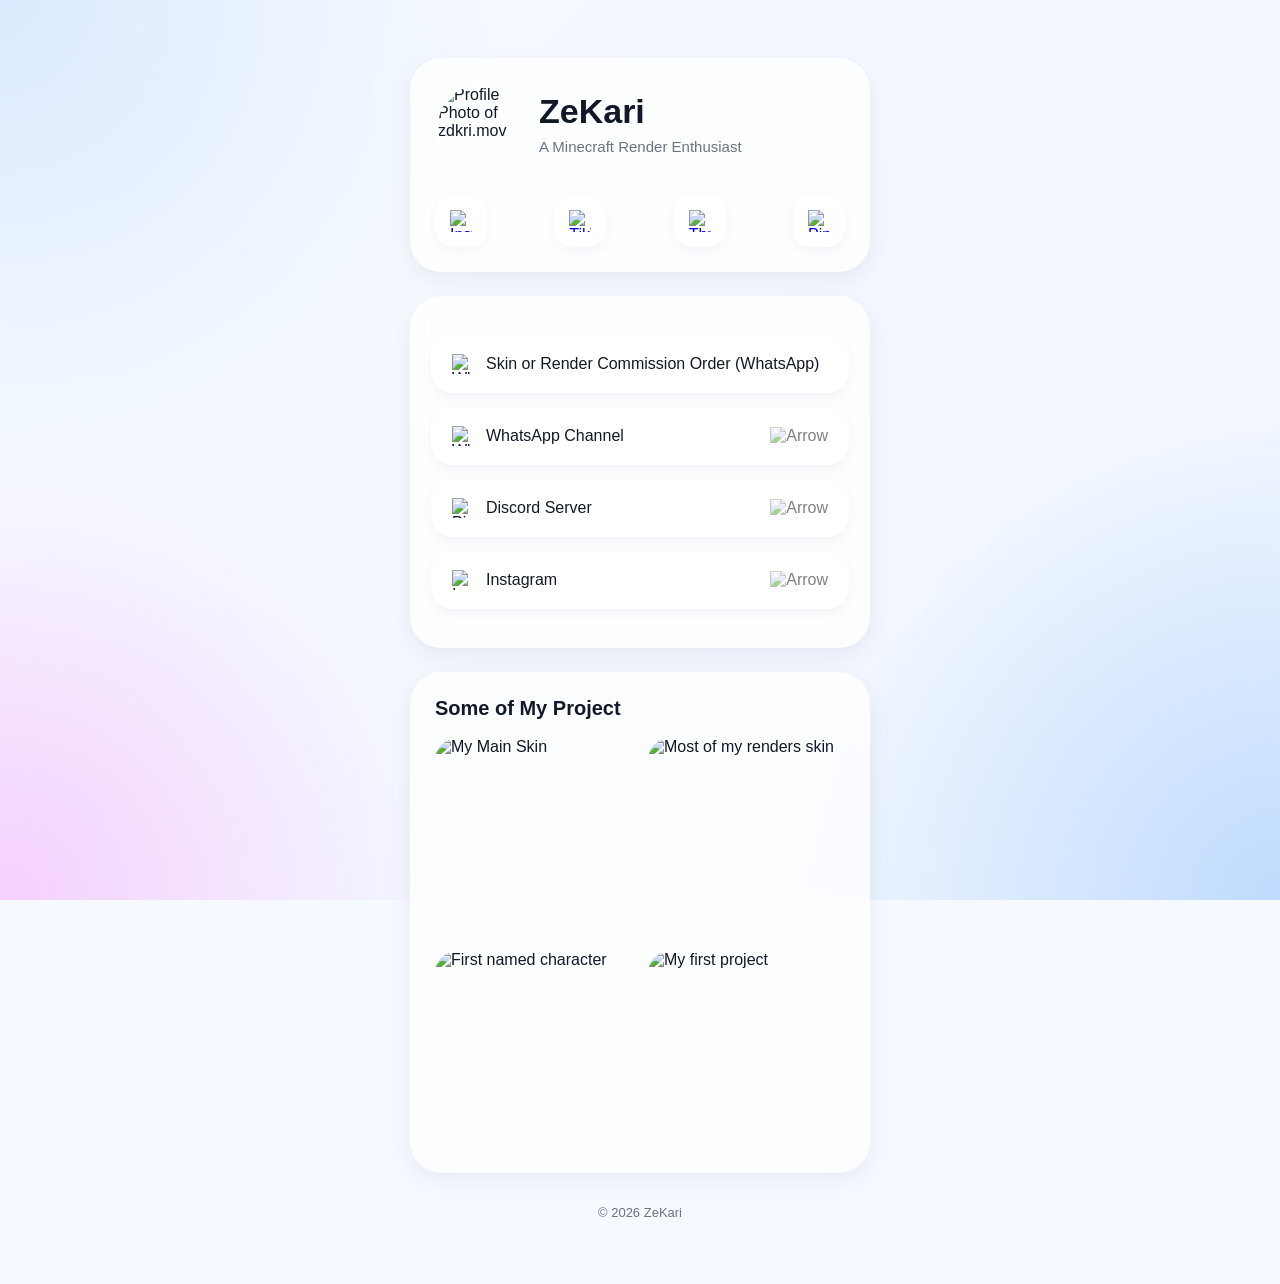
==== index.html @ c09195fd "Add files via upload" ====
<!DOCTYPE html>
<html lang="id">
<head>

<meta charset="UTF-8">
<meta name="viewport" content="width=device-width, initial-scale=1">

<title>zdkri.mov</title>

<meta name="description" content="zdkri.mov | Official link-in-bio">

<meta name="theme-color" content="#eef4ff">

<meta property="og:title" content="zdkri.mov">
<meta property="og:description" content="Link in bio and commission order here!">
<meta property="og:image" content="./assets/favicon.png">
<meta property="og:type" content="website">

<meta name="twitter:card" content="summary_large_image">

<link rel="canonical" href="https://anto.drafterfurniture.com/">

<link rel="icon" href="/assets/img/favicon.png">

<link
rel="preload"
href="/assets/font/PlusJakartaSans-Regular.woff2"
as="font"
type="font/woff2"
crossorigin>

<link
rel="preload"
href="style.css"
as="style"
onload="this.onload=null;this.rel='stylesheet'">

<noscript>
<link rel="stylesheet" href="style.css">
</noscript>

<script type="application/ld+json">
{
"@context":"https://schema.org",
"@type":"Person",
"name":"ZeD",
"url":"",
"worksFor":{
"@type":"Organization",
"name":"Render Enthusiast"
}
}
</script>

</head>

<body>

<div class="bg"></div>

<div class="container">

<!-- PROFILE -->

<div class="card reveal">

<div class="profile-row">

<img
src="/assets/img/zdkrimov.webp"

srcset="
/assets/img/zdkrimov.webp 96w,
 /assets/img/zdkrimov.webp 192w
"

sizes="86px"

width="86"
height="86"

class="avatar"

alt="Profile Photo of zdkri.mov"

fetchpriority="high"
decoding="async">

<div class="profile">

<h1>ZeKari</h1>

<p>
A Minecraft Render Enthusiast
</p>

</div>

</div>

<!-- SOCIAL -->

<div class="social">

<a
href="https://instagram.com/zdkri.mov"
target="_blank"
rel="noopener"
aria-label="Instagram">

<img
src="/assets/icons/instagram.svg"
width="22"
height="22"
alt="Instagram">

</a>

<a
href="https://tiktok.com/@zeddozedz"
target="_blank"
rel="noopener"
aria-label="TikTok">

<img
src="/assets/icons/tiktok.svg"
width="22"
height="22"
alt="TikTok">

</a>

<a
href="https://www.threads.com/@zdkri.mov"
target="_blank"
rel="noopener"
aria-label="Threads">

<img
src="/assets/icons/threads.svg"
width="22"
height="22"
alt="Threads">

</a>

<a
href="https://id.pinterest.com/zedkuntul"
target="_blank"
rel="noopener"
aria-label="Pinterest">

<img
src="/assets/icons/pinterest.svg"
width="22"
height="22"
alt="Pinterest">

</a>

</div>

</div>

<!-- LINKS -->

<div class="card links reveal">

<a
class="btn"
href="https://wa.me/6282219877135"
target="_blank"
rel="noopener">

<div class="btn-left">

<img
src="/assets/icons/whatsapp.svg"
width="20"
height="20"
alt="WhatsApp">

<span>Skin or Render Commission Order (WhatsApp)</span>

</div>

<a
class="btn"
href="https://whatsapp.com/channel/0029VbCpu20FCCoVE4zeD23K"
target="_blank"
rel="noopener">

<div class="btn-left">

<img
src="/assets/icons/whatsapp.svg"
width="20"
height="20"
alt="WhatsApp">

<span>WhatsApp Channel</span>

</div>

<div class="btn-right">

<img
src="/assets/icons/arrow-right.svg"
width="18"
height="18"
alt="Arrow">

</div>

</a>

<a
class="btn"
href="https://discord.gg/HuFbQhXV8E"
target="_blank"
rel="noopener">

<div class="btn-left">

<img
src="/assets/icons/discord.svg"
width="20"
height="20"
alt="PixelPax SMP Discord Server">

<span>Discord Server</span>

</div>

<div class="btn-right">

<img
src="/assets/icons/arrow-right.svg"
width="18"
height="18"
alt="Arrow">

</div>

</a>

<a
class="btn"
href="https://instagram.com/zdkri.mov"
target="_blank"
rel="noopener">

<div class="btn-left">

<img
src="/assets/icons/instagram.svg"
width="20"
height="20"
alt="Instagram">

<span>Instagram</span>

</div>

<div class="btn-right">

<img
src="/assets/icons/arrow-right.svg"
width="18"
height="18"
alt="Arrow">

</div>

</a>

</div>

<!-- GALLERY -->

<div class="card gallery reveal">

<h2>Some of My Project</h2>

<div class="grid">

<div class="item">

<img
src="https://media.discordapp.net/attachments/1306886255916748882/1519868321879818290/Komis_Skin_567430D.png?ex=6a3f1f2d&is=6a3dcdad&hm=165f4a74ef78c4386b2625384b81e78925a06acacbd4d36725652018e0976297&=&format=webp&quality=lossless&width=555&height=694"

sizes="(max-width:480px) 45vw, 220px"

width="320"
height="320"

alt="My Main Skin"

loading="eager"
fetchpriority="high"
decoding="async">

</div>

<div class="item">

<img
src="https://media.discordapp.net/attachments/1306886255916748882/1492864136852410499/tiduran.png?ex=6a3f1952&is=6a3dc7d2&hm=b562caa55c63ac5959c123ec5c7f417723b5af72604e23cabc204551c16570cf&=&format=webp&quality=lossless&width=1049&height=590"

sizes="(max-width:480px) 45vw, 220px"

width="320"
height="320"

alt="Most of my renders skin"

loading="lazy"
decoding="async">

</div>

<div class="item">

<img
src="https://media.discordapp.net/attachments/1306886255916748882/1519873772692308181/ARIAYUKI.png?ex=6a3f2441&is=6a3dd2c1&hm=73776be3b03eac16357a370a833e1283093606dd73d1316e247e71100b81b4d6&=&format=webp&quality=lossless&width=472&height=590"

sizes="(max-width:480px) 45vw, 220px"

width="320"
height="320"

alt="First named character"

loading="lazy"
decoding="async">

</div>

<div class="item">

<img
src="https://media.discordapp.net/attachments/1306886255916748882/1519874330501316759/N_VS_A.png?ex=6a3f24c6&is=6a3dd346&hm=e456543f5fbc020d804fcaf35efaf255f3b4f6747203ec79335c923e16b225a6&=&format=webp&quality=lossless&width=1049&height=590"

sizes="(max-width:480px) 45vw, 220px"

width="320"
height="320"

alt="My first project"

loading="lazy"
decoding="async">

</div>

</div>

</div>

<div class="footer">
© 2026 ZeKari
</div>

</div>

<script>

const reveal=document.querySelectorAll('.reveal');

const observer=new IntersectionObserver(entries=>{

entries.forEach(entry=>{

if(entry.isIntersecting){
entry.target.classList.add('show');
}

});

},{threshold:.1});

reveal.forEach(el=>observer.observe(el));

</script>

</body>
</html>
---- style.css ----
@font-face {
  font-family: 'Jakarta';
  src: url('assets/font/PlusJakartaSans-Regular.woff2') format('woff2');
  font-display: swap;
}

*{
  margin:0;
  padding:0;
  box-sizing:border-box;
  font-family:'Jakarta',sans-serif;
  will-change:auto !important;
}

html{
  scroll-behavior:smooth;
}

body{
  min-height:100vh;
  display:flex;
  justify-content:center;
  padding:40px 20px;
  overflow-x:hidden;
  background:#f6f9ff;
  position:relative;
  -webkit-tap-highlight-color:transparent;
  color:#111827;
}

/* =========================
   LIGHT BACKGROUND
========================= */

.bg{
  position:fixed;
  inset:0;
  z-index:-1;

  background:
    radial-gradient(circle at top left,#dbeafe 0%,transparent 32%),
    radial-gradient(circle at bottom right,#bfdbfe 0%,transparent 30%),
    radial-gradient(circle at bottom left,#f5d0fe 0%,transparent 28%),
    linear-gradient(135deg,#f8fbff,#eef4ff);
}

/* =========================
   CONTAINER
========================= */

.container{
  width:100%;
  max-width:460px;
  position:relative;
  z-index:2;
}

/* =========================
   CARD
========================= */

.card{
  background:rgba(255,255,255,.72);
  border:1px solid rgba(255,255,255,.7);

  border-radius:32px;

  padding:24px;
  margin-bottom:24px;

  backdrop-filter:blur(8px);
  -webkit-backdrop-filter:blur(8px);

  box-shadow:
    0 8px 24px rgba(15,23,42,.06);

  transform:translateY(24px);
  opacity:0;

  transition:
    transform .6s ease,
    opacity .6s ease;
}

.card.show{
  transform:translateY(0);
  opacity:1;
}

/* =========================
   PROFILE
========================= */

.profile-row{
  display:flex;
  align-items:center;
  gap:18px;
}

.avatar{
  width:86px;
  height:86px;

  border-radius:50%;
  object-fit:cover;
  flex-shrink:0;

  border:3px solid rgba(255,255,255,.8);
}

.profile h1{
  font-size:34px;
  line-height:1;
  margin-bottom:8px;
  color:#111827;
}

.profile p{
  font-size:15px;
  color:#6b7280;
  line-height:1.5;
}

/* =========================
   SOCIAL
========================= */

.social{
  display:flex;
  justify-content:space-between;
  gap:12px;

  margin-top:26px;
}

.social a{
  width:52px;
  height:52px;

  display:flex;
  align-items:center;
  justify-content:center;

  border-radius:18px;

  background:rgba(255,255,255,.92);

  border:1px solid rgba(255,255,255,.85);

  text-decoration:none;

  transition:.2s ease;

  box-shadow:
    0 4px 12px rgba(15,23,42,.04);
}

.social a:hover{
  transform:translateY(-2px);
}

.social img{
  width:22px;
  height:22px;
  display:block;
}

/* =========================
   LINKS
========================= */

.links{
  padding:24px 20px;
}

.btn{
  display:flex;
  align-items:center;
  justify-content:space-between;

  padding:18px 20px;

  margin:14px 0;

  border-radius:22px;

  background:rgba(255,255,255,.92);

  border:1px solid rgba(255,255,255,.85);

  text-decoration:none;
  color:#111827;

  box-shadow:
    0 4px 12px rgba(15,23,42,.04);

  transition:.2s ease;
}

.btn:hover{
  transform:translateX(3px);
}

.btn-left{
  display:flex;
  align-items:center;
  gap:14px;

  font-size:16px;
  font-weight:500;
}

.btn-left img{
  width:20px;
  height:20px;
}

.btn-right{
  opacity:.55;
}

.btn-right img{
  width:18px;
  height:18px;
}

/* =========================
   GALLERY
========================= */

.gallery h2{
  font-size:20px;
  color:#111827;
  margin-bottom:18px;
}

.grid{
  display:grid;
  grid-template-columns:repeat(2,1fr);
  gap:16px;
}

.item{
  position:relative;
  aspect-ratio:1/1;
}

.item img{
  width:100%;
  height:100%;

  object-fit:cover;

  border-radius:22px;

  display:block;
}

.item a{
  position:absolute;
  right:10px;
  bottom:10px;

  width:38px;
  height:38px;

  display:flex;
  align-items:center;
  justify-content:center;

  border-radius:14px;

  background:rgba(255,255,255,.92);

  text-decoration:none;

  box-shadow:
    0 4px 12px rgba(15,23,42,.08);
}

.item a img{
  width:18px;
  height:18px;
}

/* =========================
   FOOTER
========================= */

.footer{
  text-align:center;
  color:#6b7280;
  font-size:13px;
  padding:8px 0 24px;
}

/* =========================
   MOBILE
========================= */

@media(max-width:480px){

body{
padding:24px 14px;
}

.card{
padding:20px;
border-radius:28px;
}

.profile h1{
font-size:30px;
}

.social{
gap:10px;
}

.social a{
width:48px;
height:48px;
}

}

/* =========================
   DESKTOP
========================= */

@media(min-width:1024px){

.container{
margin-top:18px;
}

}
---- style.css ----
@font-face {
  font-family: 'Jakarta';
  src: url('assets/font/PlusJakartaSans-Regular.woff2') format('woff2');
  font-display: swap;
}

*{
  margin:0;
  padding:0;
  box-sizing:border-box;
  font-family:'Jakarta',sans-serif;
  will-change:auto !important;
}

html{
  scroll-behavior:smooth;
}

body{
  min-height:100vh;
  display:flex;
  justify-content:center;
  padding:40px 20px;
  overflow-x:hidden;
  background:#f6f9ff;
  position:relative;
  -webkit-tap-highlight-color:transparent;
  color:#111827;
}

/* =========================
   LIGHT BACKGROUND
========================= */

.bg{
  position:fixed;
  inset:0;
  z-index:-1;

  background:
    radial-gradient(circle at top left,#dbeafe 0%,transparent 32%),
    radial-gradient(circle at bottom right,#bfdbfe 0%,transparent 30%),
    radial-gradient(circle at bottom left,#f5d0fe 0%,transparent 28%),
    linear-gradient(135deg,#f8fbff,#eef4ff);
}

/* =========================
   CONTAINER
========================= */

.container{
  width:100%;
  max-width:460px;
  position:relative;
  z-index:2;
}

/* =========================
   CARD
========================= */

.card{
  background:rgba(255,255,255,.72);
  border:1px solid rgba(255,255,255,.7);

  border-radius:32px;

  padding:24px;
  margin-bottom:24px;

  backdrop-filter:blur(8px);
  -webkit-backdrop-filter:blur(8px);

  box-shadow:
    0 8px 24px rgba(15,23,42,.06);

  transform:translateY(24px);
  opacity:0;

  transition:
    transform .6s ease,
    opacity .6s ease;
}

.card.show{
  transform:translateY(0);
  opacity:1;
}

/* =========================
   PROFILE
========================= */

.profile-row{
  display:flex;
  align-items:center;
  gap:18px;
}

.avatar{
  width:86px;
  height:86px;

  border-radius:50%;
  object-fit:cover;
  flex-shrink:0;

  border:3px solid rgba(255,255,255,.8);
}

.profile h1{
  font-size:34px;
  line-height:1;
  margin-bottom:8px;
  color:#111827;
}

.profile p{
  font-size:15px;
  color:#6b7280;
  line-height:1.5;
}

/* =========================
   SOCIAL
========================= */

.social{
  display:flex;
  justify-content:space-between;
  gap:12px;

  margin-top:26px;
}

.social a{
  width:52px;
  height:52px;

  display:flex;
  align-items:center;
  justify-content:center;

  border-radius:18px;

  background:rgba(255,255,255,.92);

  border:1px solid rgba(255,255,255,.85);

  text-decoration:none;

  transition:.2s ease;

  box-shadow:
    0 4px 12px rgba(15,23,42,.04);
}

.social a:hover{
  transform:translateY(-2px);
}

.social img{
  width:22px;
  height:22px;
  display:block;
}

/* =========================
   LINKS
========================= */

.links{
  padding:24px 20px;
}

.btn{
  display:flex;
  align-items:center;
  justify-content:space-between;

  padding:18px 20px;

  margin:14px 0;

  border-radius:22px;

  background:rgba(255,255,255,.92);

  border:1px solid rgba(255,255,255,.85);

  text-decoration:none;
  color:#111827;

  box-shadow:
    0 4px 12px rgba(15,23,42,.04);

  transition:.2s ease;
}

.btn:hover{
  transform:translateX(3px);
}

.btn-left{
  display:flex;
  align-items:center;
  gap:14px;

  font-size:16px;
  font-weight:500;
}

.btn-left img{
  width:20px;
  height:20px;
}

.btn-right{
  opacity:.55;
}

.btn-right img{
  width:18px;
  height:18px;
}

/* =========================
   GALLERY
========================= */

.gallery h2{
  font-size:20px;
  color:#111827;
  margin-bottom:18px;
}

.grid{
  display:grid;
  grid-template-columns:repeat(2,1fr);
  gap:16px;
}

.item{
  position:relative;
  aspect-ratio:1/1;
}

.item img{
  width:100%;
  height:100%;

  object-fit:cover;

  border-radius:22px;

  display:block;
}

.item a{
  position:absolute;
  right:10px;
  bottom:10px;

  width:38px;
  height:38px;

  display:flex;
  align-items:center;
  justify-content:center;

  border-radius:14px;

  background:rgba(255,255,255,.92);

  text-decoration:none;

  box-shadow:
    0 4px 12px rgba(15,23,42,.08);
}

.item a img{
  width:18px;
  height:18px;
}

/* =========================
   FOOTER
========================= */

.footer{
  text-align:center;
  color:#6b7280;
  font-size:13px;
  padding:8px 0 24px;
}

/* =========================
   MOBILE
========================= */

@media(max-width:480px){

body{
padding:24px 14px;
}

.card{
padding:20px;
border-radius:28px;
}

.profile h1{
font-size:30px;
}

.social{
gap:10px;
}

.social a{
width:48px;
height:48px;
}

}

/* =========================
   DESKTOP
========================= */

@media(min-width:1024px){

.container{
margin-top:18px;
}

}
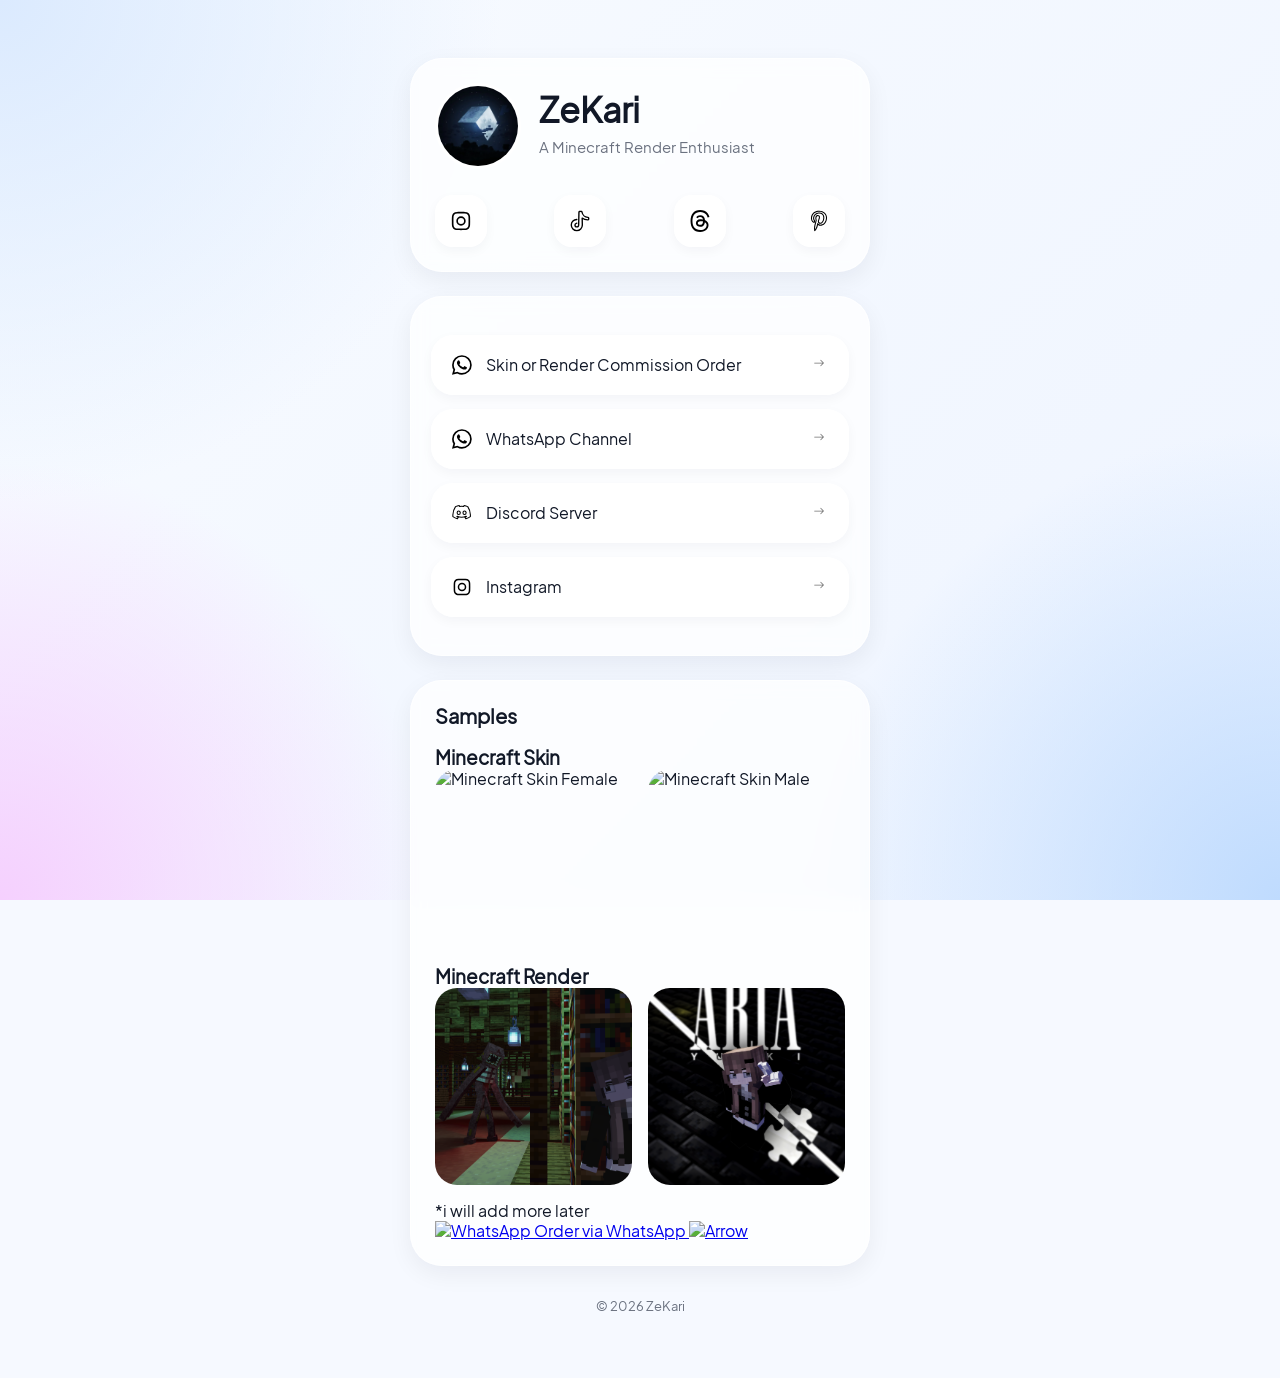
==== commit bba5a136: "Update index.html" ====
--- a/index.html
+++ b/index.html
@@ -180,7 +180,17 @@
 height="20"
 alt="WhatsApp">
 
-<span>Skin or Render Commission Order (WhatsApp)</span>
+<span>Skin or Render Commission Order</span>
+
+</div>
+
+<div class="btn-right">
+
+<img
+src="/assets/icons/arrow-right.svg"
+width="18"
+height="18"
+alt="Arrow">
 
 </div>
 
@@ -280,80 +290,58 @@
 
 <div class="card gallery reveal">
 
-<h2>Some of My Project</h2>
-
-<div class="grid">
-
-<div class="item">
-
-<img
-src="https://media.discordapp.net/attachments/1306886255916748882/1519868321879818290/Komis_Skin_567430D.png?ex=6a3f1f2d&is=6a3dcdad&hm=165f4a74ef78c4386b2625384b81e78925a06acacbd4d36725652018e0976297&=&format=webp&quality=lossless&width=555&height=694"
-
-sizes="(max-width:480px) 45vw, 220px"
-
-width="320"
-height="320"
-
-alt="My Main Skin"
-
-loading="eager"
-fetchpriority="high"
-decoding="async">
-
-</div>
-
-<div class="item">
-
-<img
-src="https://media.discordapp.net/attachments/1306886255916748882/1492864136852410499/tiduran.png?ex=6a3f1952&is=6a3dc7d2&hm=b562caa55c63ac5959c123ec5c7f417723b5af72604e23cabc204551c16570cf&=&format=webp&quality=lossless&width=1049&height=590"
-
-sizes="(max-width:480px) 45vw, 220px"
-
-width="320"
-height="320"
-
-alt="Most of my renders skin"
-
-loading="lazy"
-decoding="async">
-
-</div>
-
-<div class="item">
-
-<img
-src="https://media.discordapp.net/attachments/1306886255916748882/1519873772692308181/ARIAYUKI.png?ex=6a3f2441&is=6a3dd2c1&hm=73776be3b03eac16357a370a833e1283093606dd73d1316e247e71100b81b4d6&=&format=webp&quality=lossless&width=472&height=590"
-
-sizes="(max-width:480px) 45vw, 220px"
-
-width="320"
-height="320"
-
-alt="First named character"
-
-loading="lazy"
-decoding="async">
-
-</div>
-
-<div class="item">
-
-<img
-src="https://media.discordapp.net/attachments/1306886255916748882/1519874330501316759/N_VS_A.png?ex=6a3f24c6&is=6a3dd346&hm=e456543f5fbc020d804fcaf35efaf255f3b4f6747203ec79335c923e16b225a6&=&format=webp&quality=lossless&width=1049&height=590"
-
-sizes="(max-width:480px) 45vw, 220px"
-
-width="320"
-height="320"
-
-alt="My first project"
-
-loading="lazy"
-decoding="async">
-
-</div>
-
-</div>
+    <h2>Samples</h2>
+
+    <h3 class="gallery-title">Minecraft Skin</h3>
+
+    <div class="grid">
+
+        <div class="item">
+            <img src="images/Minecraft_Skin_Female.png" alt="Minecraft Skin Female">
+        </div>
+
+        <div class="item">
+            <img src="images/Minecraft_Skin_Male.png" alt="Minecraft Skin Male">
+        </div>
+
+    </div>
+
+    <h3 class="gallery-title">Minecraft Render</h3>
+
+    <div class="grid">
+
+        <div class="item">
+            <img src="images/Library_Yuki.png" alt="Library Render">
+        </div>
+
+        <div class="item">
+            <img src="images/Aria_Yuki.png" alt="Aria Yuki">
+        </div>
+
+        <p class="p">*i will add more later</p>
+
+    </div>
+    <a
+class="order-btn"
+href="https://wa.me/6282219877135"
+target="_blank"
+rel="noopener">
+
+    <img
+    src="/assets/icons/whatsapp-colorful.svg"
+    width="18"
+    height="18"
+    alt="WhatsApp">
+
+    <span>Order via WhatsApp</span>
+
+    <img
+    src="/assets/icons/arrow-up-right.svg"
+    width="16"
+    height="16"
+    alt="Arrow">
+
+</a>
 
 </div>
 
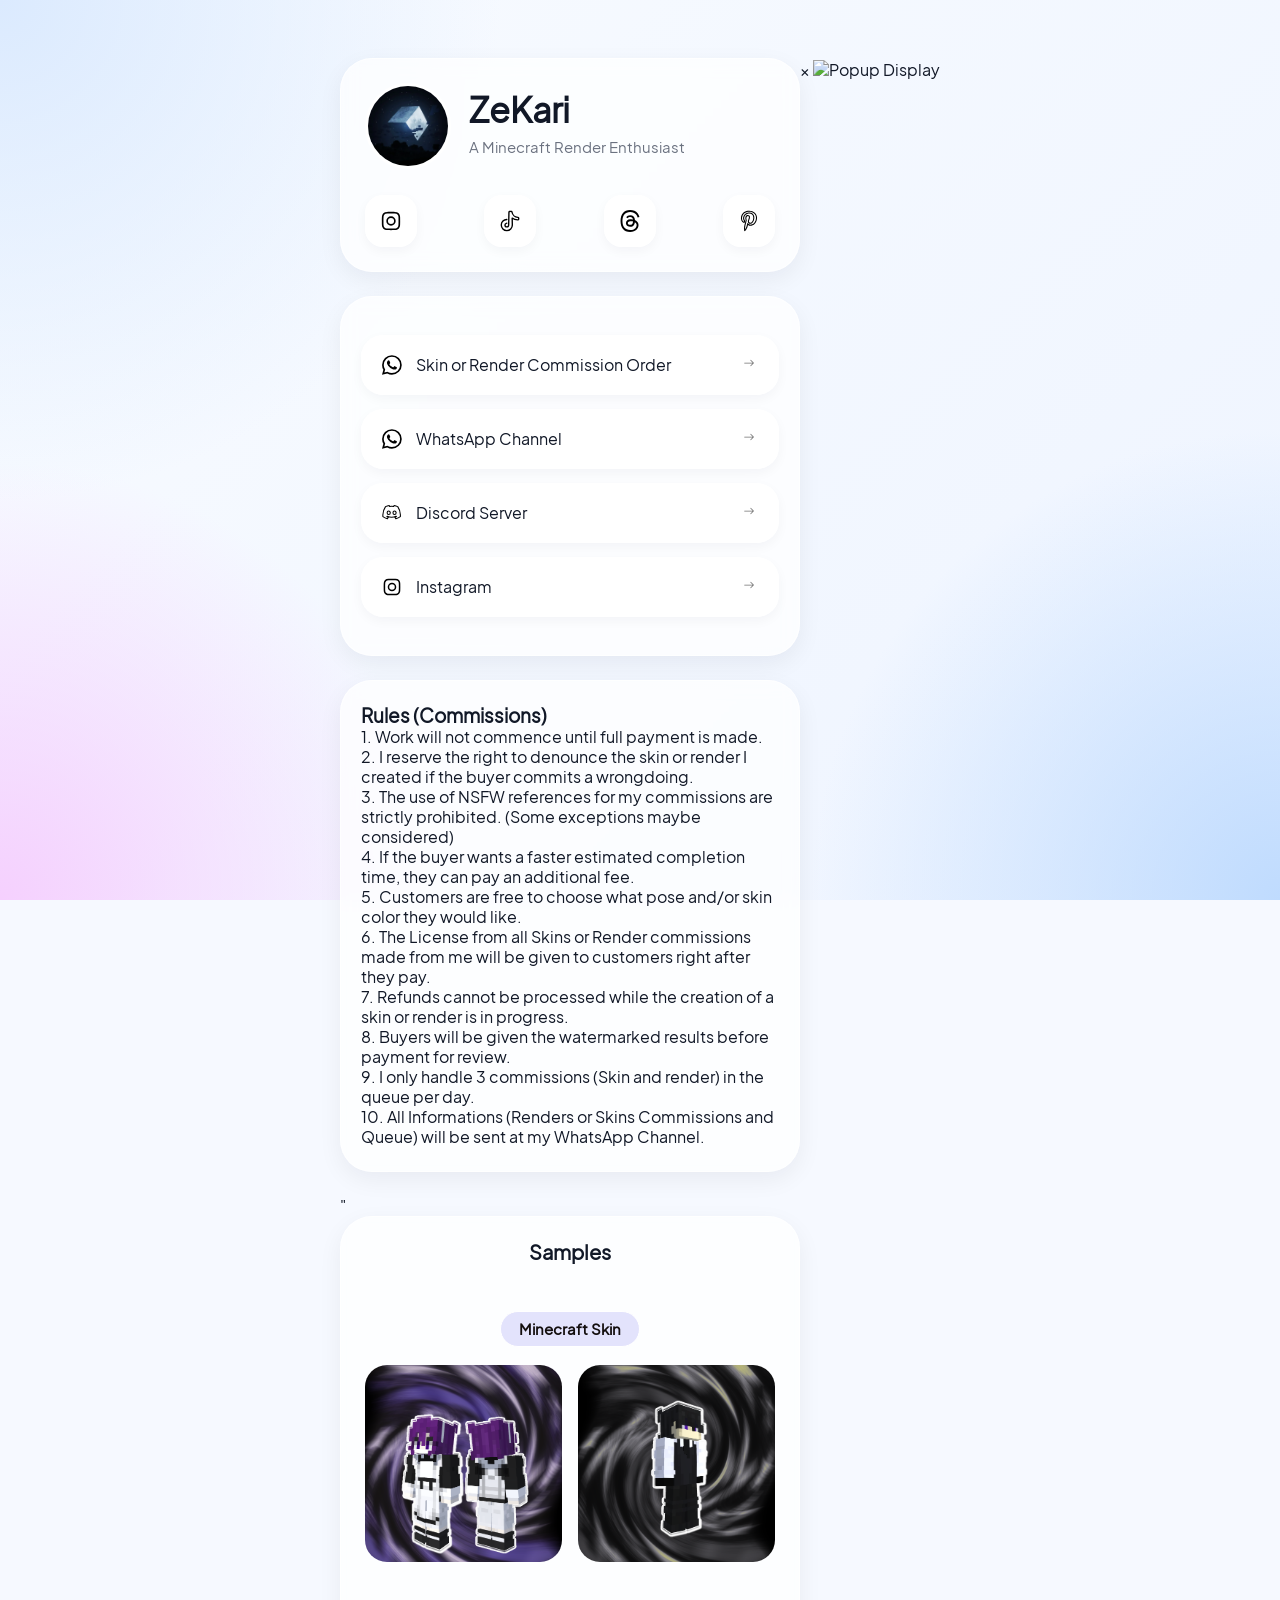
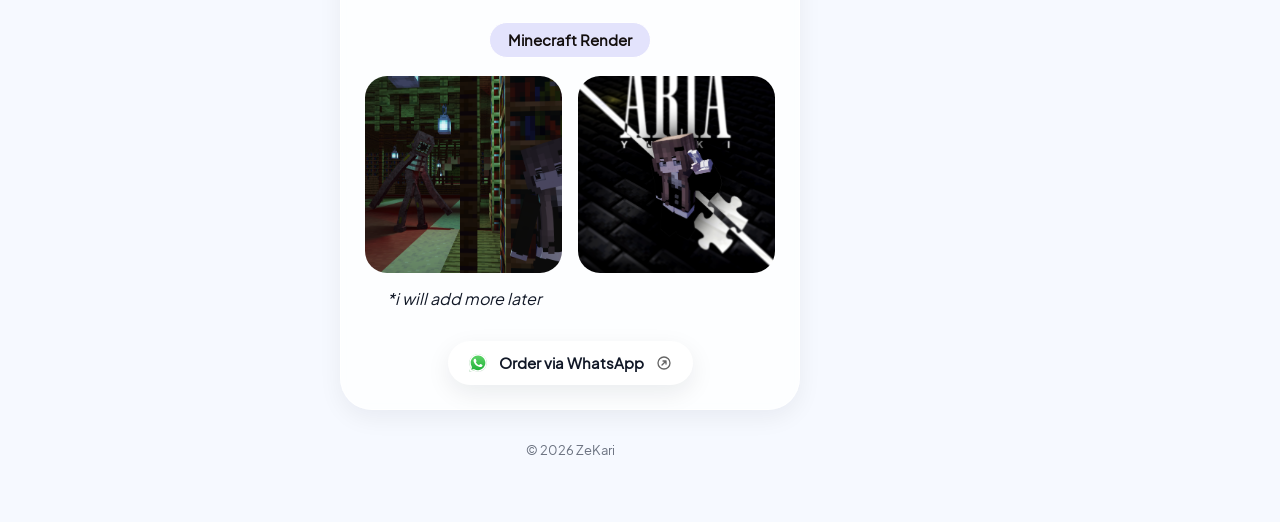
==== commit e25d2a67: "Update index.html" ====
--- a/index.html
+++ b/index.html
@@ -193,6 +193,7 @@
 alt="Arrow">
 
 </div>
+</a>
 
 <a
 class="btn"
@@ -286,6 +287,21 @@
 
 </div>
 
+<!-- RULES -->
+<div class="card links reveal">
+    <h3>Rules (Commissions)</h3>
+    <p>1. Work will not commence until full payment is made.</p>
+    <p>2. I reserve the right to denounce the skin or render I created if the buyer commits a wrongdoing.</p>
+    <p>3. The use of NSFW references for my commissions are strictly prohibited. (Some exceptions maybe considered)</p>
+    <p>4. If the buyer wants a faster estimated completion time, they can pay an additional fee.</p>
+    <p>5. Customers are free to choose what pose and/or skin color they would like.</p>
+    <p>6. The License from all Skins or Render commissions made from me will be given to customers right after they pay.</p>
+    <p>7. Refunds cannot be processed while the creation of a skin or render is in progress.</p>
+    <p>8. Buyers will be given the watermarked results before payment for review.</p>
+    <p>9. I only handle 3 commissions (Skin and render) in the queue per day.</p>
+    <p>10. All Informations (Renders or Skins Commissions and Queue) will be sent at my WhatsApp Channel.</p>
+</div>"
+
 <!-- GALLERY -->
 
 <div class="card gallery reveal">
@@ -297,11 +313,11 @@
     <div class="grid">
 
         <div class="item">
-            <img src="images/Minecraft_Skin_Female.png" alt="Minecraft Skin Female">
+            <img src="images/Minecraft_Skin_Female.png" alt="Minecraft Skin Female" class="popup-trigger">
         </div>
 
         <div class="item">
-            <img src="images/Minecraft_Skin_Male.png" alt="Minecraft Skin Male">
+            <img src="images/Minecraft_Skin_Male.png" alt="Minecraft Skin Male" class="popup-trigger">
         </div>
 
     </div>
@@ -311,11 +327,11 @@
     <div class="grid">
 
         <div class="item">
-            <img src="images/Library_Yuki.png" alt="Library Render">
+            <img src="images/Library_Yuki.png" alt="Library Render" class="popup-trigger">
         </div>
 
         <div class="item">
-            <img src="images/Aria_Yuki.png" alt="Aria Yuki">
+            <img src="images/Aria_Yuki.png" alt="Aria Yuki" class="popup-trigger">
         </div>
 
         <p class="p">*i will add more later</p>
@@ -351,24 +367,63 @@
 
 </div>
 
+<div id="imageModal" class="modal-overlay">
+    <img id="modalBgBlur" src="" alt="" class="modal-bg-blur">
+    
+    <div class="modal-content">
+        <span class="close-button">&times;</span>
+        <img id="modalImg" src="" alt="Popup Display">
+        <p id="modalCaption"></p>
+    </div>
+</div>
+
+
 <script>
-
-const reveal=document.querySelectorAll('.reveal');
-
-const observer=new IntersectionObserver(entries=>{
-
-entries.forEach(entry=>{
-
-if(entry.isIntersecting){
-entry.target.classList.add('show');
+const reveal = document.querySelectorAll('.reveal');
+const observer = new IntersectionObserver(entries => {
+    entries.forEach(entry => {
+        if(entry.isIntersecting){
+            entry.target.classList.add('show');
+        }
+    });
+}, {threshold: .1});
+reveal.forEach(el => observer.observe(el));
+
+const modal = document.getElementById('imageModal');
+const modalImg = document.getElementById('modalImg');
+const modalBgBlur = document.getElementById('modalBgBlur');
+const modalCaption = document.getElementById('modalCaption');
+const closeBtn = document.querySelector('.close-button');
+const triggers = document.querySelectorAll('.popup-trigger');
+
+triggers.forEach(trigger => {
+    trigger.addEventListener('click', function() {
+        modal.style.display = 'flex';
+        setTimeout(() => {
+            modal.style.opacity = '1';
+        }, 10);
+        
+        modalImg.src = this.src; 
+        modalImg.alt = this.alt;
+        modalBgBlur.src = this.src;
+        modalCaption.innerText = this.alt;
+    });
+});
+
+function hideModal() {
+    modal.style.opacity = '0';
+    setTimeout(() => {
+        modal.style.display = 'none';
+    }, 300);
 }
 
+closeBtn.addEventListener('click', hideModal);
+
+modal.addEventListener('click', function(e) {
+    if (e.target === modal) {
+        hideModal();
+    }
 });
-
-},{threshold:.1});
-
-reveal.forEach(el=>observer.observe(el));
-
 </script>
 
 </body>
--- a/style.css
+++ b/style.css
@@ -231,13 +231,33 @@
 .gallery h2{
   font-size:20px;
   color:#111827;
+  text-align: center;
   margin-bottom:18px;
 }
 
+.gallery-title{
+    display:inline-block;
+    margin:28px auto 18px;
+    padding:8px 18px;
+
+    background:#e3e3fc;
+    border:1px solid #ffffff;
+    border-radius:999px;
+
+    font-size:15px;
+    font-weight:600;
+    color:#130e0e;
+}
+
+.gallery{
+    text-align:center;
+}
+
 .grid{
-  display:grid;
-  grid-template-columns:repeat(2,1fr);
-  gap:16px;
+    display:grid;
+    grid-template-columns:repeat(auto-fit,minmax(180px,1fr));
+    gap:16px;
+    margin-bottom:32px;
 }
 
 .item{
@@ -281,6 +301,58 @@
 .item a img{
   width:18px;
   height:18px;
+}
+
+.order-btn{
+
+    width:fit-content;
+    margin:26px auto 0;
+
+    display:flex;
+    align-items:center;
+    gap:12px;
+
+    padding:12px 20px;
+
+    border-radius:999px;
+
+    background:#fff;
+    border:1px solid rgba(255,255,255,.85);
+
+    color:#111827;
+    text-decoration:none;
+    font-weight:600;
+    font-size:15px;
+
+    box-shadow:
+        0 8px 24px rgba(15,23,42,.08);
+
+    transition:.25s ease;
+}
+
+.order-btn:hover{
+    transform:translateY(-3px);
+    box-shadow:
+        0 14px 30px rgba(15,23,42,.12);
+}
+
+.order-btn img:first-child{
+    width:18px;
+    height:18px;
+}
+
+.order-btn img:last-child{
+    opacity:.6;
+    transition:.25s;
+}
+
+.order-btn:hover img:last-child{
+    transform:translateX(3px);
+    opacity:1;
+}
+
+.p {
+  font-style:italic;
 }
 
 /* =========================
--- a/style.css
+++ b/style.css
@@ -231,13 +231,33 @@
 .gallery h2{
   font-size:20px;
   color:#111827;
+  text-align: center;
   margin-bottom:18px;
 }
 
+.gallery-title{
+    display:inline-block;
+    margin:28px auto 18px;
+    padding:8px 18px;
+
+    background:#e3e3fc;
+    border:1px solid #ffffff;
+    border-radius:999px;
+
+    font-size:15px;
+    font-weight:600;
+    color:#130e0e;
+}
+
+.gallery{
+    text-align:center;
+}
+
 .grid{
-  display:grid;
-  grid-template-columns:repeat(2,1fr);
-  gap:16px;
+    display:grid;
+    grid-template-columns:repeat(auto-fit,minmax(180px,1fr));
+    gap:16px;
+    margin-bottom:32px;
 }
 
 .item{
@@ -281,6 +301,58 @@
 .item a img{
   width:18px;
   height:18px;
+}
+
+.order-btn{
+
+    width:fit-content;
+    margin:26px auto 0;
+
+    display:flex;
+    align-items:center;
+    gap:12px;
+
+    padding:12px 20px;
+
+    border-radius:999px;
+
+    background:#fff;
+    border:1px solid rgba(255,255,255,.85);
+
+    color:#111827;
+    text-decoration:none;
+    font-weight:600;
+    font-size:15px;
+
+    box-shadow:
+        0 8px 24px rgba(15,23,42,.08);
+
+    transition:.25s ease;
+}
+
+.order-btn:hover{
+    transform:translateY(-3px);
+    box-shadow:
+        0 14px 30px rgba(15,23,42,.12);
+}
+
+.order-btn img:first-child{
+    width:18px;
+    height:18px;
+}
+
+.order-btn img:last-child{
+    opacity:.6;
+    transition:.25s;
+}
+
+.order-btn:hover img:last-child{
+    transform:translateX(3px);
+    opacity:1;
+}
+
+.p {
+  font-style:italic;
 }
 
 /* =========================
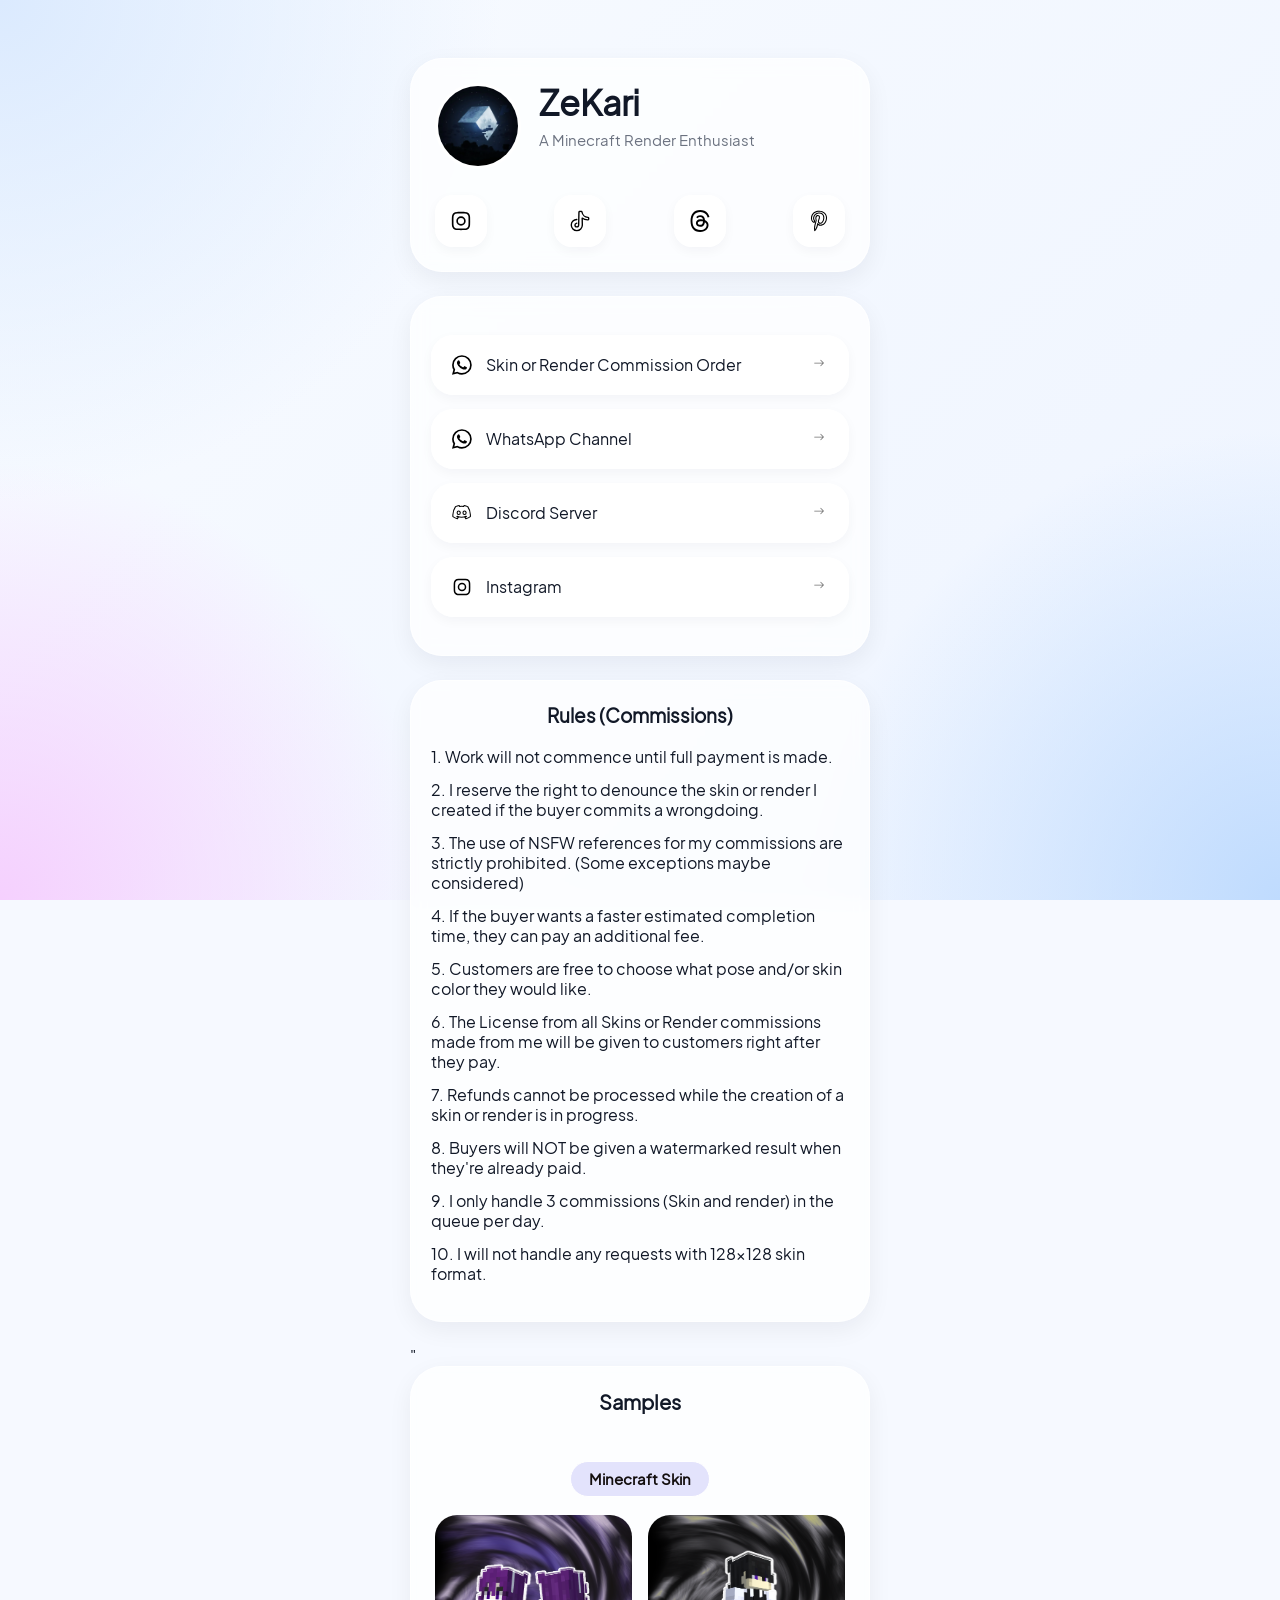
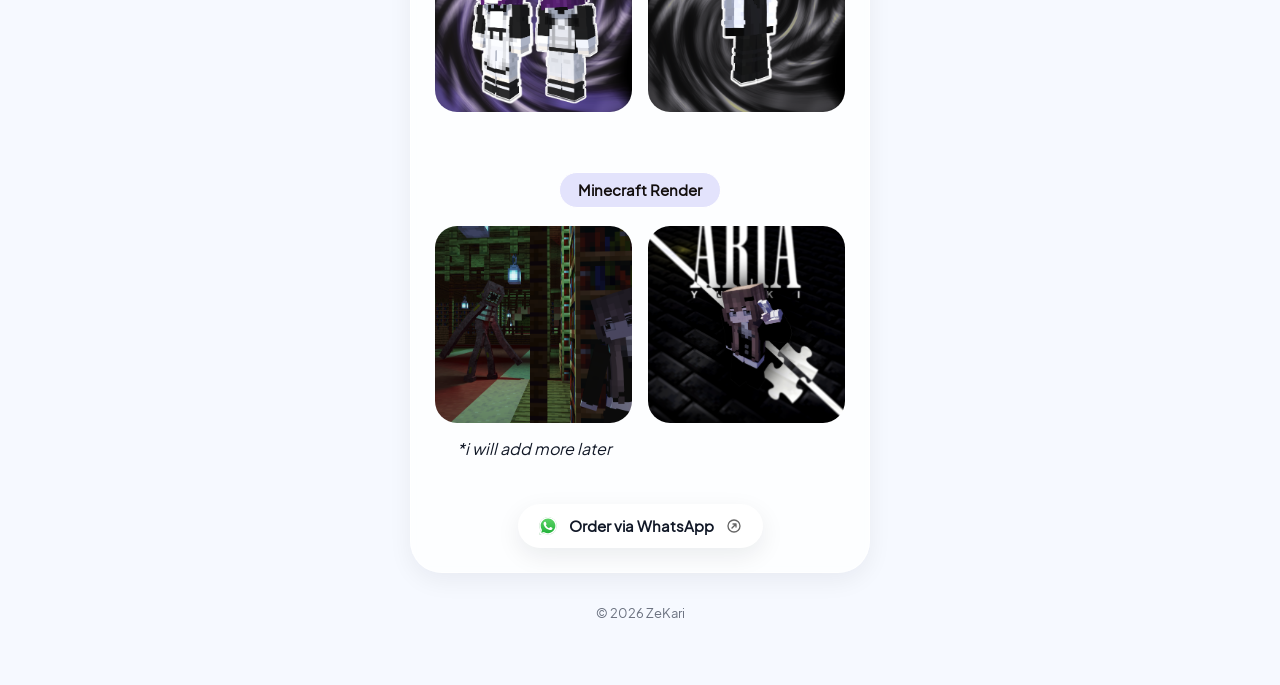
==== commit efbbae55: "Update index.html" ====
--- a/index.html
+++ b/index.html
@@ -297,9 +297,9 @@
     <p>5. Customers are free to choose what pose and/or skin color they would like.</p>
     <p>6. The License from all Skins or Render commissions made from me will be given to customers right after they pay.</p>
     <p>7. Refunds cannot be processed while the creation of a skin or render is in progress.</p>
-    <p>8. Buyers will be given the watermarked results before payment for review.</p>
+    <p>8. Buyers will NOT be given a watermarked result when they're already paid.</p>
     <p>9. I only handle 3 commissions (Skin and render) in the queue per day.</p>
-    <p>10. All Informations (Renders or Skins Commissions and Queue) will be sent at my WhatsApp Channel.</p>
+    <p>10. I will not handle any requests with 128x128 skin format.</p>
 </div>"
 
 <!-- GALLERY -->
--- a/style.css
+++ b/style.css
@@ -14,6 +14,10 @@
 
 html{
   scroll-behavior:smooth;
+}
+
+p {
+  margin-bottom:13px;
 }
 
 body{
@@ -82,6 +86,11 @@
     opacity .6s ease;
 }
 
+h3 {
+  text-align:center;
+  margin-bottom:20px;
+}
+
 .card.show{
   transform:translateY(0);
   opacity:1;
@@ -394,6 +403,10 @@
 height:48px;
 }
 
+.modal-content {
+max-width: 90% !important;
+}
+
 }
 
 /* =========================
@@ -407,3 +420,100 @@
 }
 
 }
+
+/* ========================
+   MODAL POP-UP
+   ===================== */
+
+.popup-trigger {
+    cursor: pointer;
+    transition: transform 0.25s ease, filter 0.25s ease;
+}
+
+.popup-trigger:hover {
+    transform: scale(1.02);
+    filter: brightness(0.9);
+}
+
+.modal-overlay {
+    display: none;
+    position: fixed;
+    top: 0;
+    left: 0;
+    width: 100%;
+    height: 100%;
+    background-color: rgba(15, 23, 42, 0.45);
+    z-index: 9999;
+    justify-content: center;
+    align-items: center;
+    opacity: 0;
+    transition: opacity 0.3s ease;
+    overflow: hidden;
+}
+
+.modal-bg-blur {
+    position: absolute;
+    top: -10%;
+    left: -10%;
+    width: 120%;
+    height: 120%;
+    object-fit: cover;
+    filter: blur(60px) brightness(0.9);
+    z-index: -1;
+    pointer-events: none;
+    transform: scale(1.1);
+}
+
+.modal-content {
+    position: relative;
+    max-width: 85%;
+    max-height: 80vh;
+    display: flex;
+    flex-direction: column;
+    justify-content: center;
+    align-items: center;
+    gap: 14px;
+    z-index: 2;
+}
+
+.modal-content img {
+    max-width: 100%;
+    max-height: 70vh;
+    object-fit: contain;
+    border-radius: 24px;
+    box-shadow: 0 30px 60px rgba(0, 0, 0, 0.5);
+    border: 1px solid rgba(255, 255, 255, 0.15);
+}
+
+#modalCaption {
+    color: #ffffff;
+    font-size: 16px;
+    font-weight: 500;
+    letter-spacing: 0.5px;
+    text-align: center;
+    text-shadow: 0 2px 8px rgba(0, 0, 0, 0.8);
+    animation: fadeInCaption 0.4s ease;
+}
+
+.close-button {
+    position: absolute;
+    top: -45px;
+    right: 5px;
+    color: rgba(255, 255, 255, 0.9);
+    font-size: 38px;
+    font-weight: 400;
+    cursor: pointer;
+    transition: color 0.2s ease, transform 0.2s ease;
+    user-select: none;
+    text-shadow: 0 2px 4px rgba(0, 0, 0, 0.5);
+}
+
+.close-button:hover {
+    color: #ffffff;
+    transform: scale(1.1);
+}
+
+@keyframes fadeInCaption {
+    from { opacity: 0; transform: translateY(5px); }
+    to { opacity: 1; transform: translateY(0); }
+}
--- a/style.css
+++ b/style.css
@@ -14,6 +14,10 @@
 
 html{
   scroll-behavior:smooth;
+}
+
+p {
+  margin-bottom:13px;
 }
 
 body{
@@ -82,6 +86,11 @@
     opacity .6s ease;
 }
 
+h3 {
+  text-align:center;
+  margin-bottom:20px;
+}
+
 .card.show{
   transform:translateY(0);
   opacity:1;
@@ -394,6 +403,10 @@
 height:48px;
 }
 
+.modal-content {
+max-width: 90% !important;
+}
+
 }
 
 /* =========================
@@ -407,3 +420,100 @@
 }
 
 }
+
+/* ========================
+   MODAL POP-UP
+   ===================== */
+
+.popup-trigger {
+    cursor: pointer;
+    transition: transform 0.25s ease, filter 0.25s ease;
+}
+
+.popup-trigger:hover {
+    transform: scale(1.02);
+    filter: brightness(0.9);
+}
+
+.modal-overlay {
+    display: none;
+    position: fixed;
+    top: 0;
+    left: 0;
+    width: 100%;
+    height: 100%;
+    background-color: rgba(15, 23, 42, 0.45);
+    z-index: 9999;
+    justify-content: center;
+    align-items: center;
+    opacity: 0;
+    transition: opacity 0.3s ease;
+    overflow: hidden;
+}
+
+.modal-bg-blur {
+    position: absolute;
+    top: -10%;
+    left: -10%;
+    width: 120%;
+    height: 120%;
+    object-fit: cover;
+    filter: blur(60px) brightness(0.9);
+    z-index: -1;
+    pointer-events: none;
+    transform: scale(1.1);
+}
+
+.modal-content {
+    position: relative;
+    max-width: 85%;
+    max-height: 80vh;
+    display: flex;
+    flex-direction: column;
+    justify-content: center;
+    align-items: center;
+    gap: 14px;
+    z-index: 2;
+}
+
+.modal-content img {
+    max-width: 100%;
+    max-height: 70vh;
+    object-fit: contain;
+    border-radius: 24px;
+    box-shadow: 0 30px 60px rgba(0, 0, 0, 0.5);
+    border: 1px solid rgba(255, 255, 255, 0.15);
+}
+
+#modalCaption {
+    color: #ffffff;
+    font-size: 16px;
+    font-weight: 500;
+    letter-spacing: 0.5px;
+    text-align: center;
+    text-shadow: 0 2px 8px rgba(0, 0, 0, 0.8);
+    animation: fadeInCaption 0.4s ease;
+}
+
+.close-button {
+    position: absolute;
+    top: -45px;
+    right: 5px;
+    color: rgba(255, 255, 255, 0.9);
+    font-size: 38px;
+    font-weight: 400;
+    cursor: pointer;
+    transition: color 0.2s ease, transform 0.2s ease;
+    user-select: none;
+    text-shadow: 0 2px 4px rgba(0, 0, 0, 0.5);
+}
+
+.close-button:hover {
+    color: #ffffff;
+    transform: scale(1.1);
+}
+
+@keyframes fadeInCaption {
+    from { opacity: 0; transform: translateY(5px); }
+    to { opacity: 1; transform: translateY(0); }
+}
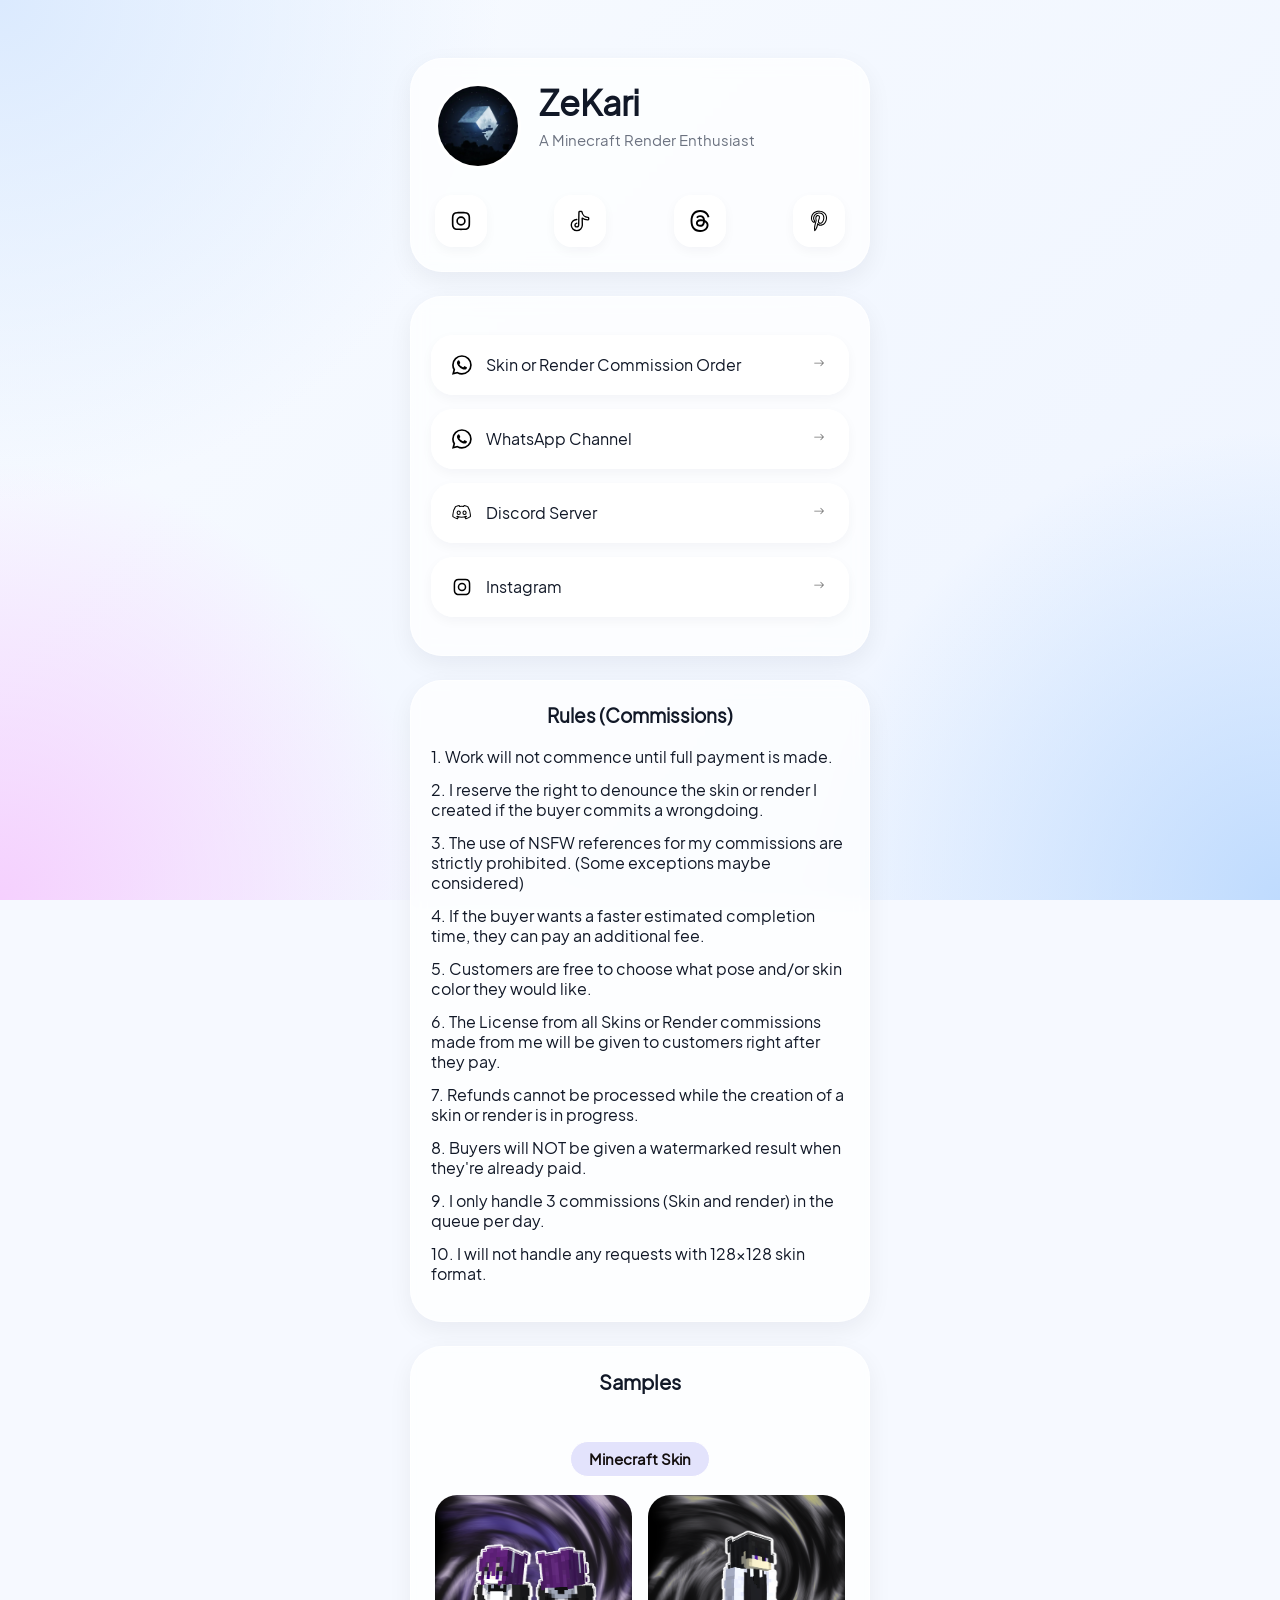
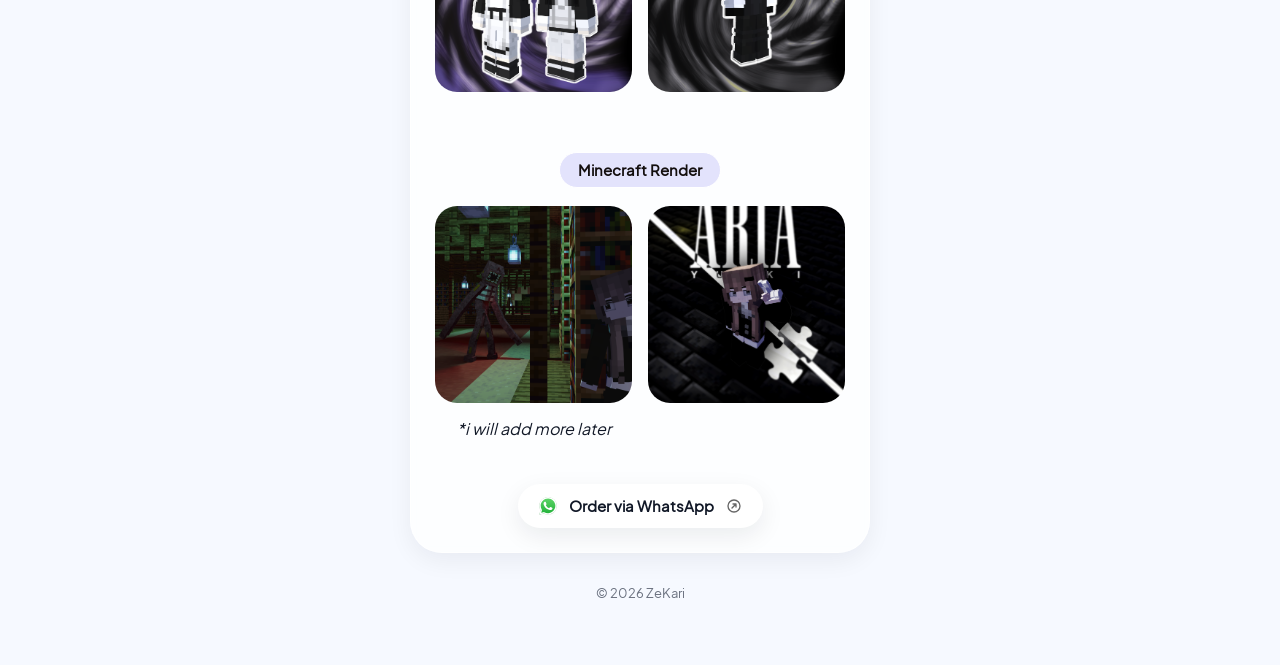
==== commit d1efe36d: "Update index.html" ====
--- a/index.html
+++ b/index.html
@@ -300,7 +300,7 @@
     <p>8. Buyers will NOT be given a watermarked result when they're already paid.</p>
     <p>9. I only handle 3 commissions (Skin and render) in the queue per day.</p>
     <p>10. I will not handle any requests with 128x128 skin format.</p>
-</div>"
+</div>
 
 <!-- GALLERY -->
 
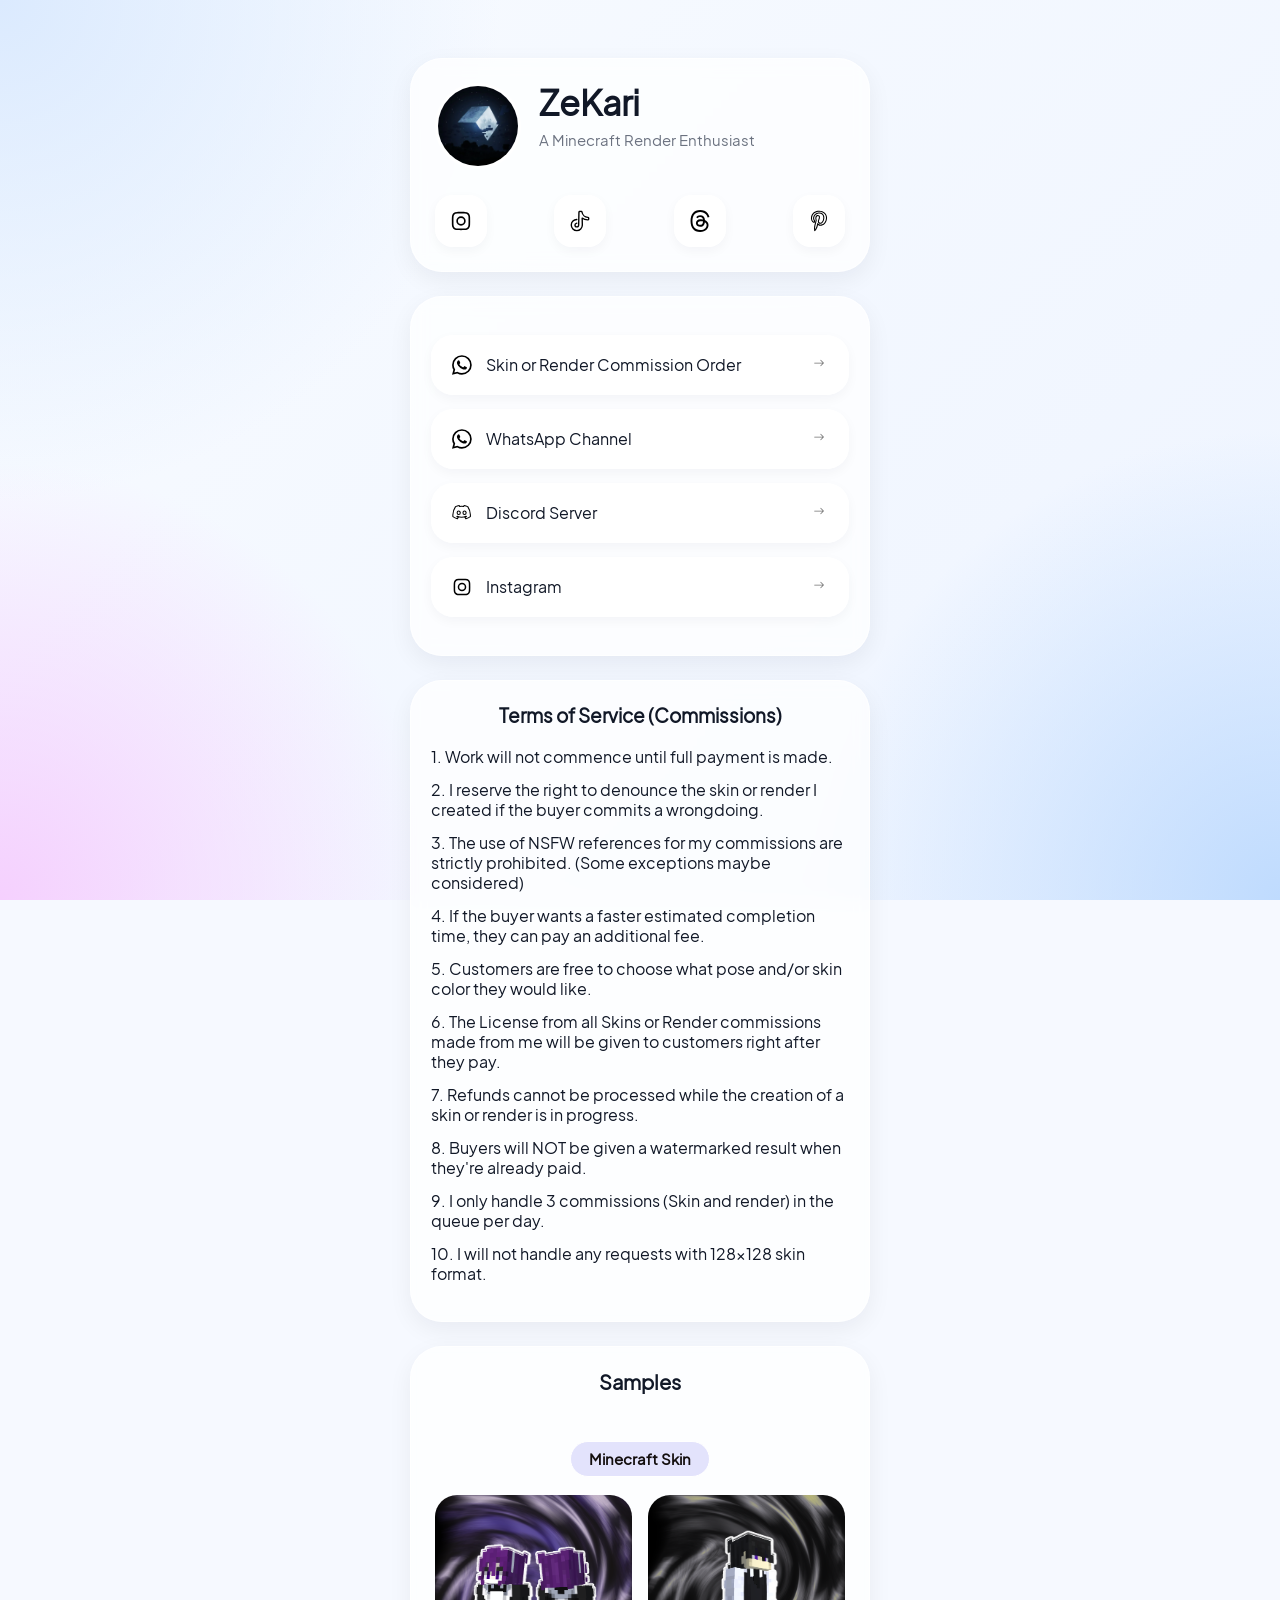
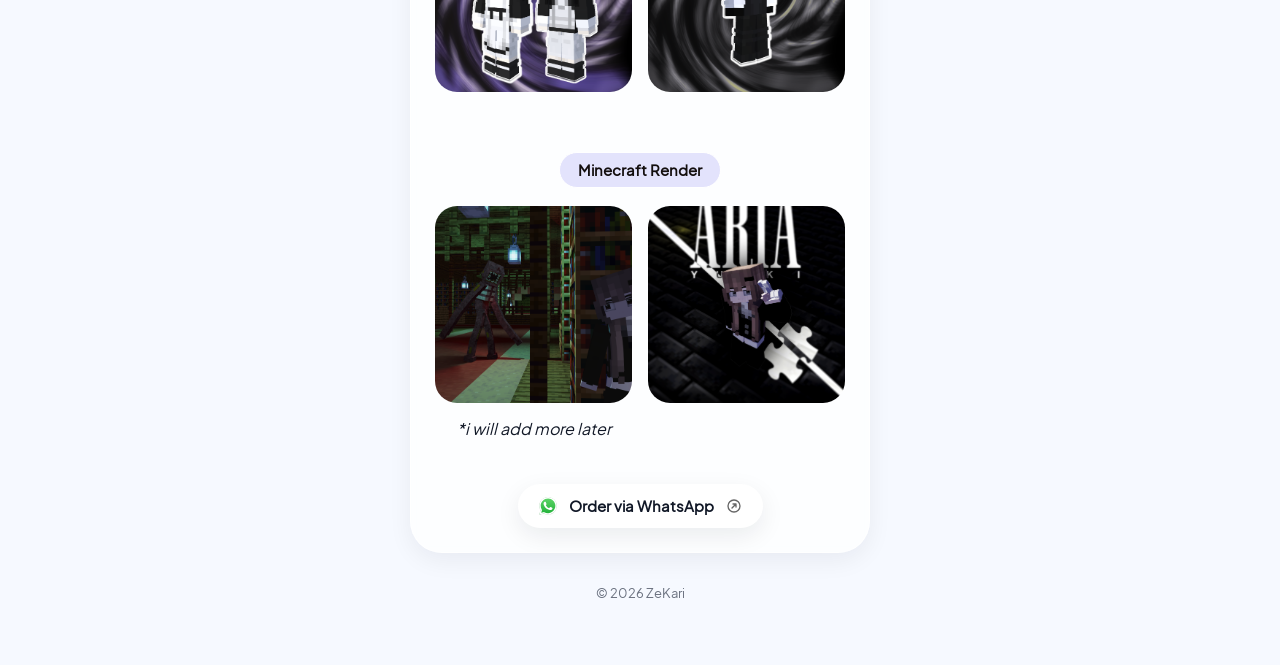
==== commit ec6aea12: "Update index.html" ====
--- a/index.html
+++ b/index.html
@@ -287,9 +287,9 @@
 
 </div>
 
-<!-- RULES -->
+<!-- ToS -->
 <div class="card links reveal">
-    <h3>Rules (Commissions)</h3>
+    <h3>Terms of Service (Commissions)</h3>
     <p>1. Work will not commence until full payment is made.</p>
     <p>2. I reserve the right to denounce the skin or render I created if the buyer commits a wrongdoing.</p>
     <p>3. The use of NSFW references for my commissions are strictly prohibited. (Some exceptions maybe considered)</p>
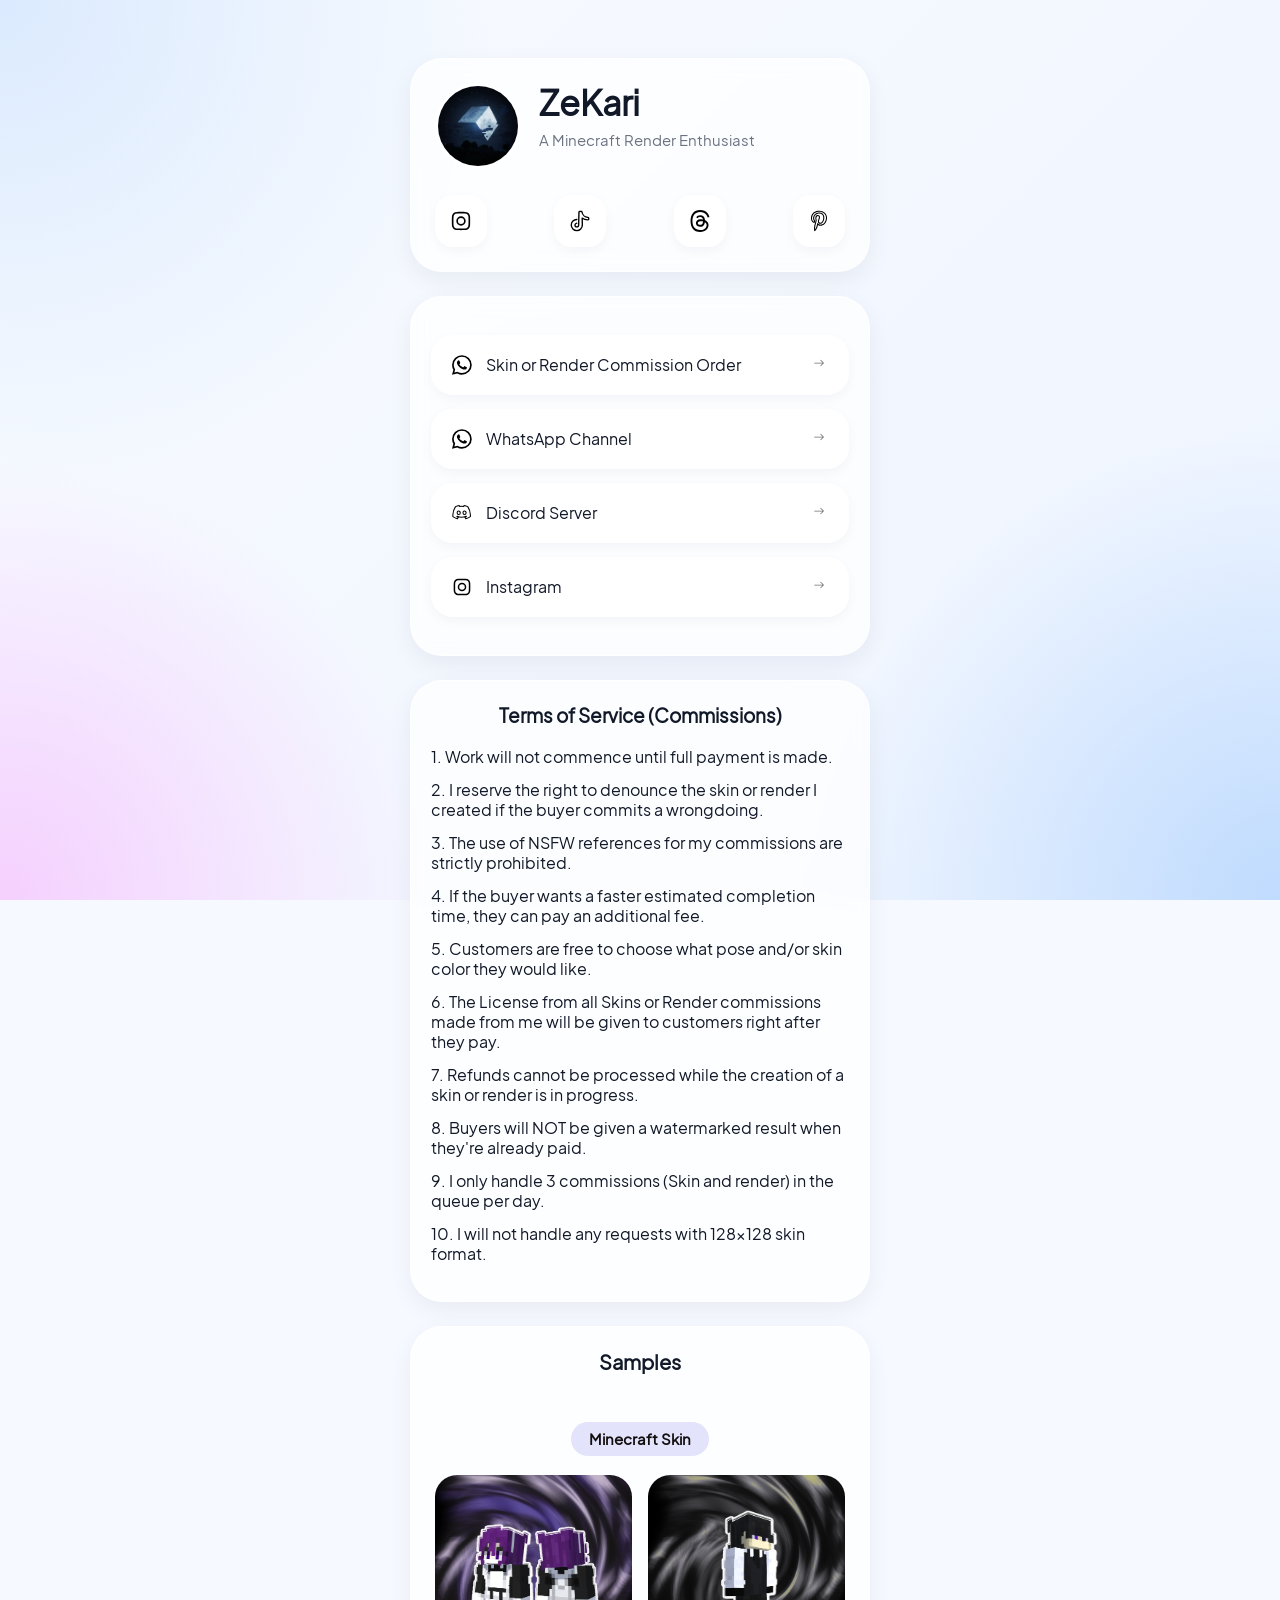
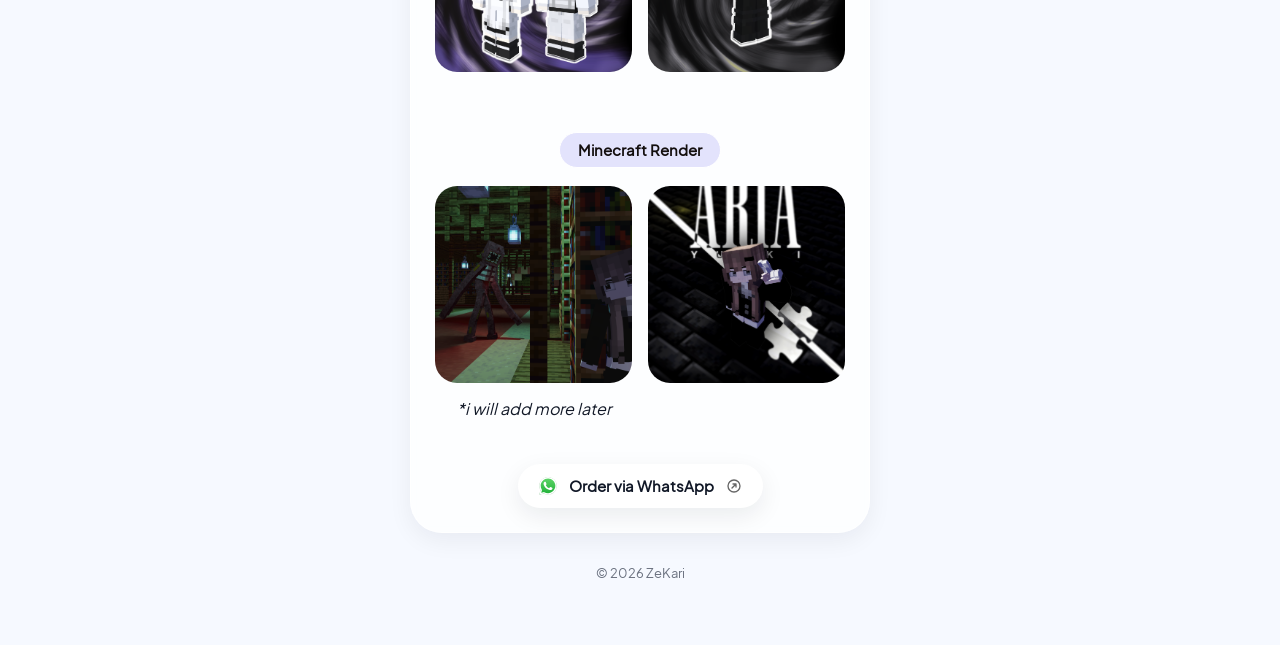
==== commit 3299ebae: "Update index.html" ====
--- a/index.html
+++ b/index.html
@@ -292,7 +292,7 @@
     <h3>Terms of Service (Commissions)</h3>
     <p>1. Work will not commence until full payment is made.</p>
     <p>2. I reserve the right to denounce the skin or render I created if the buyer commits a wrongdoing.</p>
-    <p>3. The use of NSFW references for my commissions are strictly prohibited. (Some exceptions maybe considered)</p>
+    <p>3. The use of NSFW references for my commissions are strictly prohibited.</p>
     <p>4. If the buyer wants a faster estimated completion time, they can pay an additional fee.</p>
     <p>5. Customers are free to choose what pose and/or skin color they would like.</p>
     <p>6. The License from all Skins or Render commissions made from me will be given to customers right after they pay.</p>
